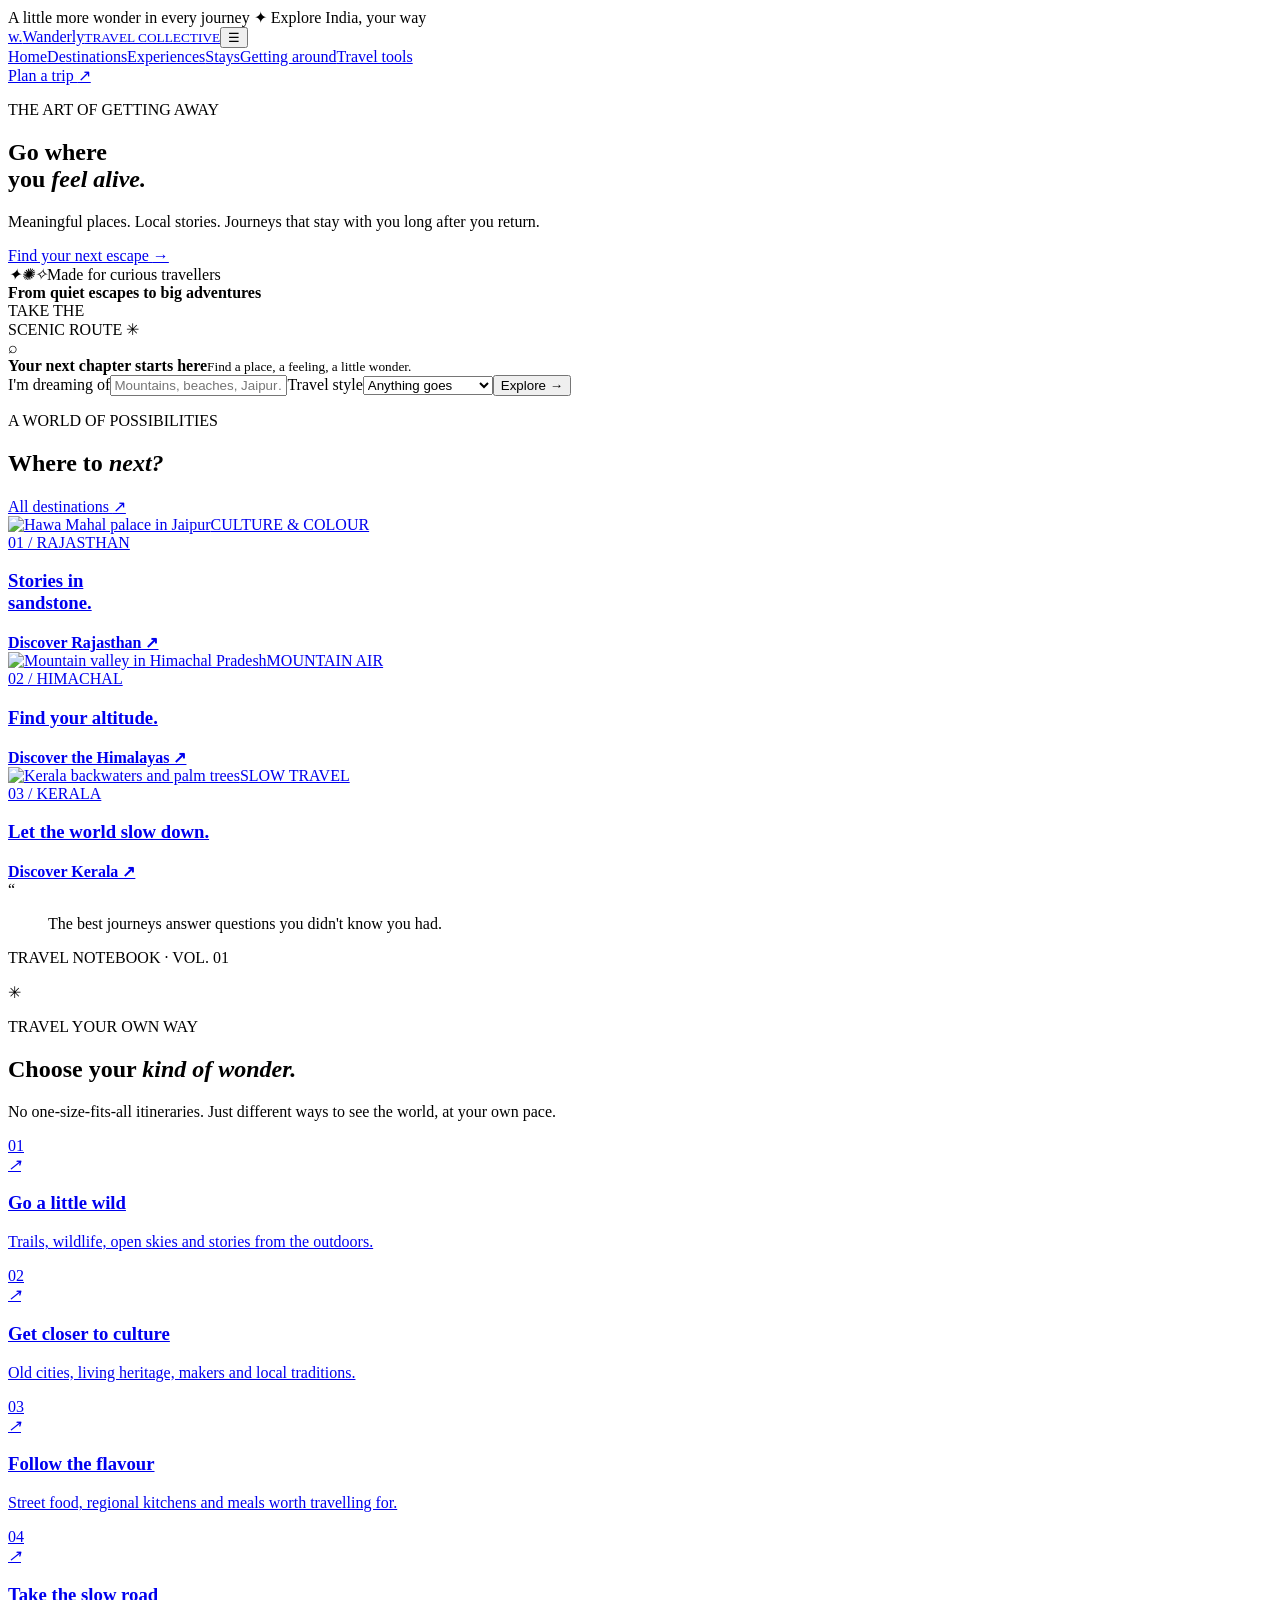
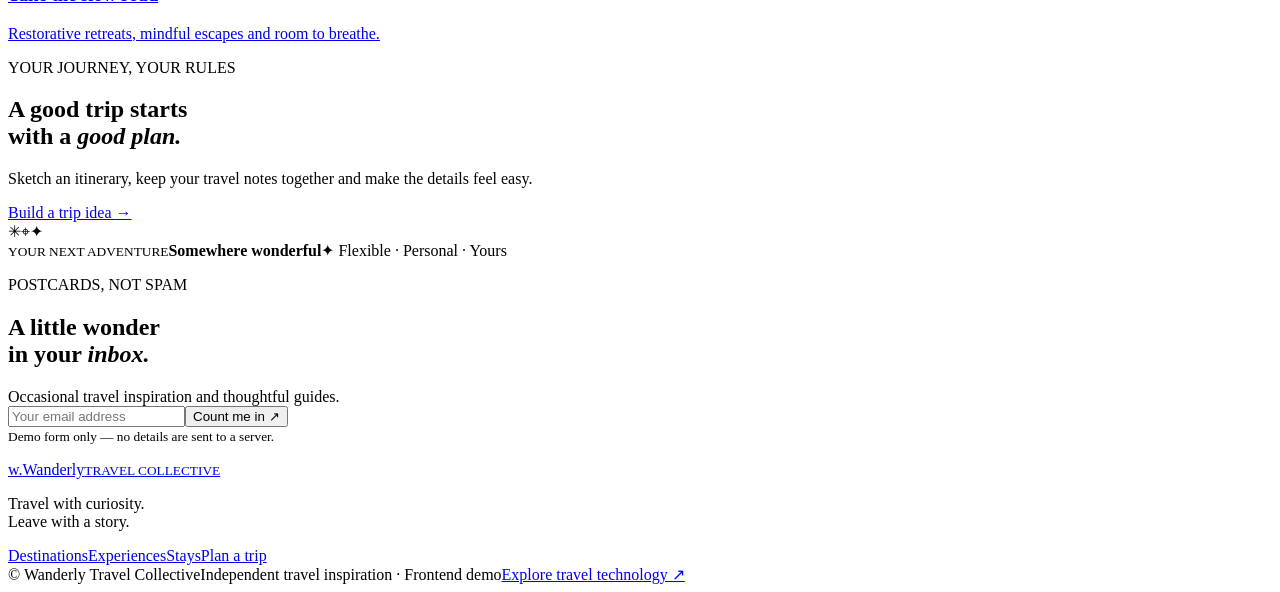
==== index.html @ 2939df03 "Build Travel & Tourism multi-page frontend" ====
<!doctype html>
<html lang="en"><head><meta charset="utf-8"><meta name="viewport" content="width=device-width,initial-scale=1"><meta name="description" content="Discover destinations, thoughtfully planned journeys, stays and experiences across India."><title>Wanderly — Travel, thoughtfully planned</title><link rel="stylesheet" href="css/style.css"><script defer src="js/app.js"></script></head>
<body><div class="announcement">A little more wonder in every journey <span>✦</span> Explore India, your way</div><header class="site-header"><a class="brand" href="index.html"><span class="brand-mark">w.</span><span>Wanderly<small>TRAVEL COLLECTIVE</small></span></a><button class="menu-toggle" aria-label="Open navigation" aria-expanded="false">☰</button><nav class="nav"><a class="active" href="index.html">Home</a><a href="destinations.html">Destinations</a><a href="experiences.html">Experiences</a><a href="stays.html">Stays</a><a href="transport.html">Getting around</a><a href="travel-tools.html">Travel tools</a></nav><a class="nav-cta" href="plan.html">Plan a trip <span>↗</span></a></header>
<main><section class="hero"><div class="hero-image"></div><div class="hero-content"><p class="eyebrow light">THE ART OF GETTING AWAY</p><h1>Go where<br>you <em>feel alive.</em></h1><p class="hero-copy">Meaningful places. Local stories. Journeys that stay with you long after you return.</p><a class="button button-light" href="destinations.html">Find your next escape <span>→</span></a><div class="hero-note"><span class="avatar-stack"><i>✦</i><i>✺</i><i>✧</i></span><span>Made for curious travellers<br><b>From quiet escapes to big adventures</b></span></div></div><div class="hero-stamp">TAKE THE<br>SCENIC ROUTE <span>✳</span></div></section>
<section class="search-panel"><div class="search-intro"><span class="search-icon">⌕</span><div><b>Your next chapter starts here</b><small>Find a place, a feeling, a little wonder.</small></div></div><form class="quick-search" id="destination-search"><label>I'm dreaming of<input id="search-destination" placeholder="Mountains, beaches, Jaipur…" autocomplete="off"></label><label>Travel style<select id="search-style"><option value="all">Anything goes</option><option>Culture & heritage</option><option>Nature & wildlife</option><option>Adventure</option><option>Food & local life</option><option>Wellness</option></select></label><button class="button button-dark" type="submit">Explore <span>→</span></button></form></section>
<section class="section section-spaced"><div class="section-heading"><div><p class="eyebrow">A WORLD OF POSSIBILITIES</p><h2>Where to <em>next?</em></h2></div><a class="text-link" href="destinations.html">All destinations <span>↗</span></a></div><div class="destination-grid">
<a class="destination-card tall" href="destinations.html#rajasthan" data-tags="Culture & heritage Food & local life"><img src="https://images.unsplash.com/photo-1599661046827-dacff0c0f09a?auto=format&fit=crop&w=1000&q=85" alt="Hawa Mahal palace in Jaipur"><span class="card-tag">CULTURE & COLOUR</span><div class="destination-caption"><span>01 / RAJASTHAN</span><h3>Stories in<br>sandstone.</h3><b>Discover Rajasthan ↗</b></div></a>
<a class="destination-card" href="destinations.html#himachal" data-tags="Nature & wildlife Adventure"><img src="https://images.unsplash.com/photo-1626621341517-bbf3d9990a23?auto=format&fit=crop&w=900&q=85" alt="Mountain valley in Himachal Pradesh"><span class="card-tag">MOUNTAIN AIR</span><div class="destination-caption"><span>02 / HIMACHAL</span><h3>Find your altitude.</h3><b>Discover the Himalayas ↗</b></div></a>
<a class="destination-card" href="destinations.html#kerala" data-tags="Nature & wildlife Wellness Food & local life"><img src="https://images.unsplash.com/photo-1602216056096-3b40cc0c9944?auto=format&fit=crop&w=900&q=85" alt="Kerala backwaters and palm trees"><span class="card-tag">SLOW TRAVEL</span><div class="destination-caption"><span>03 / KERALA</span><h3>Let the world slow down.</h3><b>Discover Kerala ↗</b></div></a></div></section>
<section class="quote-band"><div class="quote-mark">“</div><blockquote>The best journeys answer questions you didn't know you had.</blockquote><p>TRAVEL NOTEBOOK · VOL. 01</p><span class="quote-sun">✳</span></section>
<section class="section section-spaced"><div class="section-heading"><div><p class="eyebrow">TRAVEL YOUR OWN WAY</p><h2>Choose your <em>kind of wonder.</em></h2></div><p class="heading-copy">No one-size-fits-all itineraries. Just different ways to see the world, at your own pace.</p></div><div class="experience-grid"><a href="experiences.html#adventure" class="experience-tile"><span>01</span><div><i>↗</i><h3>Go a little wild</h3><p>Trails, wildlife, open skies and stories from the outdoors.</p></div></a><a href="experiences.html#culture" class="experience-tile"><span>02</span><div><i>↗</i><h3>Get closer to culture</h3><p>Old cities, living heritage, makers and local traditions.</p></div></a><a href="experiences.html#food" class="experience-tile"><span>03</span><div><i>↗</i><h3>Follow the flavour</h3><p>Street food, regional kitchens and meals worth travelling for.</p></div></a><a href="experiences.html#wellness" class="experience-tile"><span>04</span><div><i>↗</i><h3>Take the slow road</h3><p>Restorative retreats, mindful escapes and room to breathe.</p></div></a></div></section>
<section class="planner-banner"><div><p class="eyebrow light">YOUR JOURNEY, YOUR RULES</p><h2>A good trip starts<br>with a <em>good plan.</em></h2><p>Sketch an itinerary, keep your travel notes together and make the details feel easy.</p><a href="plan.html" class="button button-light">Build a trip idea <span>→</span></a></div><div class="planner-art"><div class="route-line"></div><span class="pin pin-one">✳</span><span class="pin pin-two">⌖</span><span class="pin pin-three">✦</span><div class="planner-card"><small>YOUR NEXT ADVENTURE</small><b>Somewhere wonderful</b><span>✦ Flexible · Personal · Yours</span></div></div></section>
<section class="section newsletter"><div><p class="eyebrow">POSTCARDS, NOT SPAM</p><h2>A little wonder<br>in your <em>inbox.</em></h2></div><form id="newsletter-form"><label for="newsletter-email">Occasional travel inspiration and thoughtful guides.</label><div class="email-row"><input id="newsletter-email" type="email" placeholder="Your email address" required><button class="button button-dark">Count me in ↗</button></div><small>Demo form only — no details are sent to a server.</small><p class="form-message" aria-live="polite"></p></form></section></main>
<footer class="site-footer"><div class="footer-top"><a class="brand brand-footer" href="index.html"><span class="brand-mark">w.</span><span>Wanderly<small>TRAVEL COLLECTIVE</small></span></a><p>Travel with curiosity.<br>Leave with a story.</p><div class="footer-links"><a href="destinations.html">Destinations</a><a href="experiences.html">Experiences</a><a href="stays.html">Stays</a><a href="plan.html">Plan a trip</a></div></div><div class="footer-bottom"><span>© <span data-year></span> Wanderly Travel Collective</span><span>Independent travel inspiration · Frontend demo</span><a href="travel-tools.html">Explore travel technology ↗</a></div></footer></body></html>
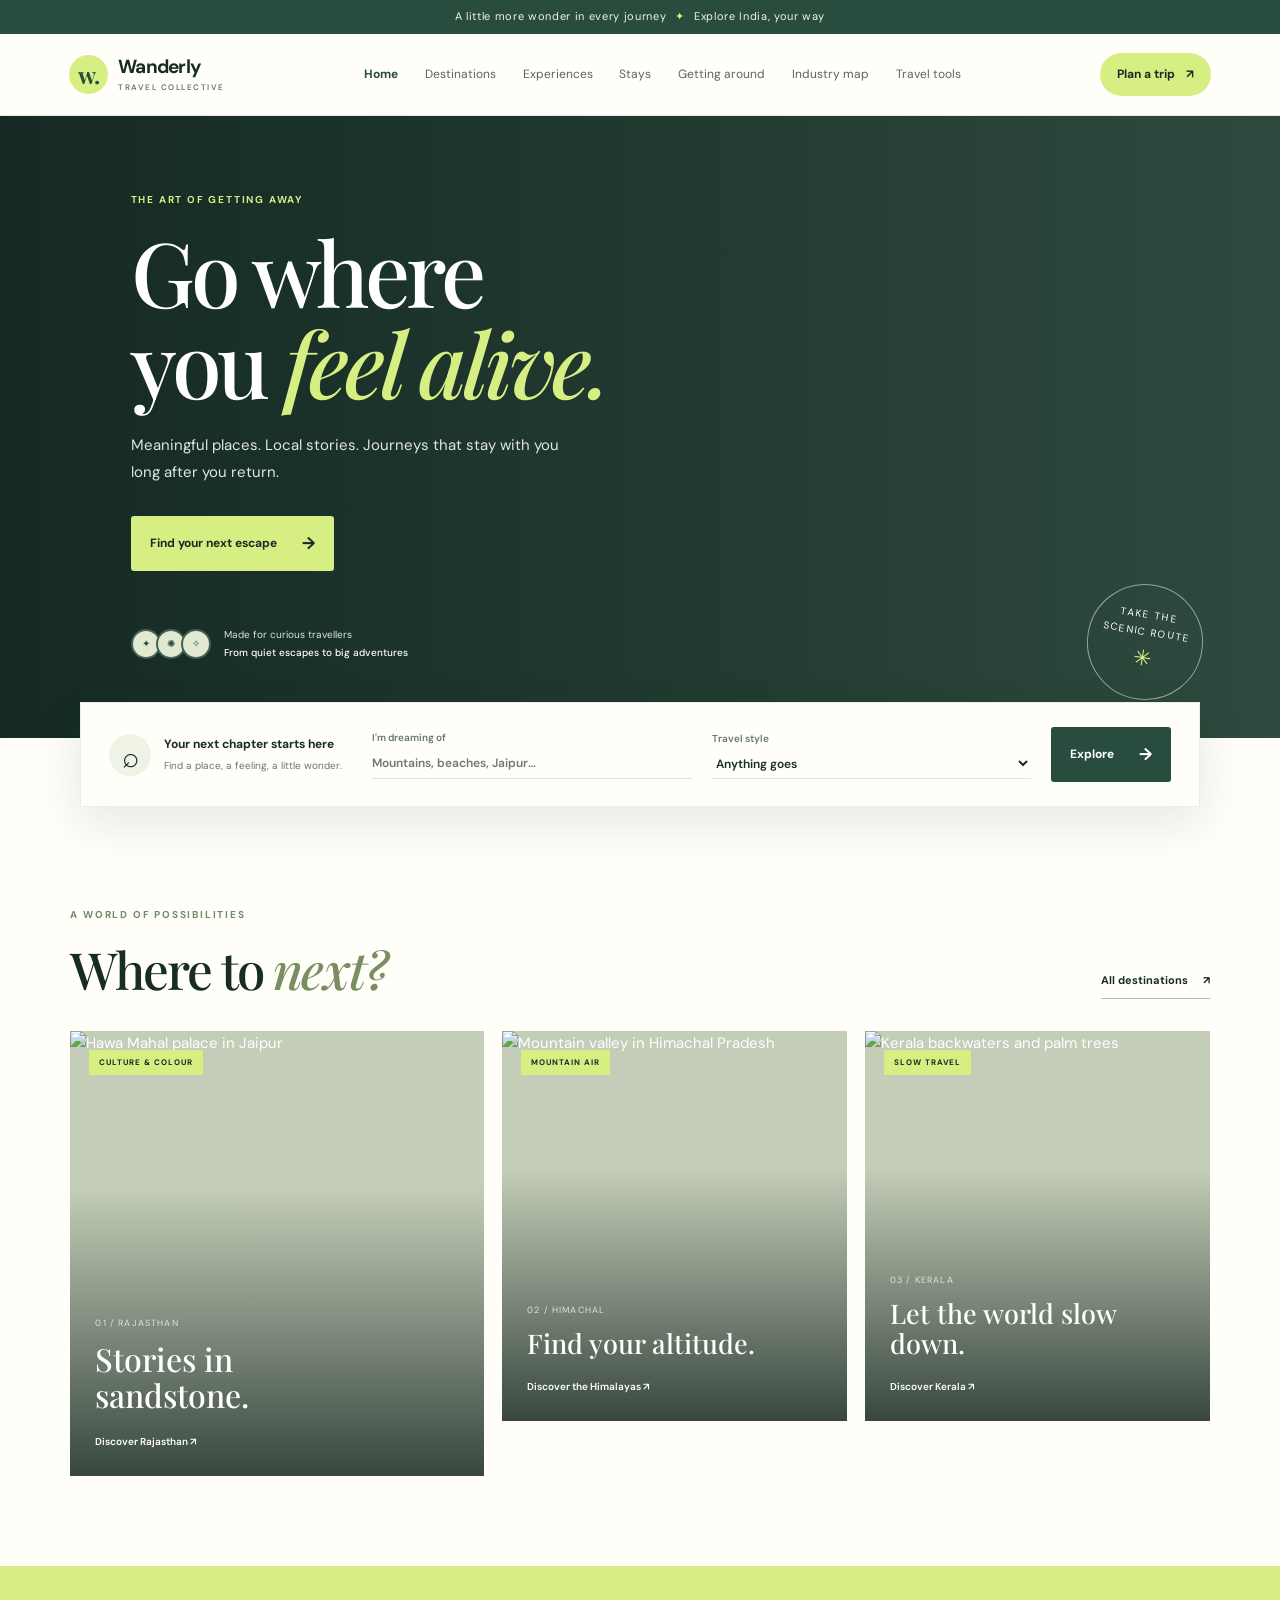
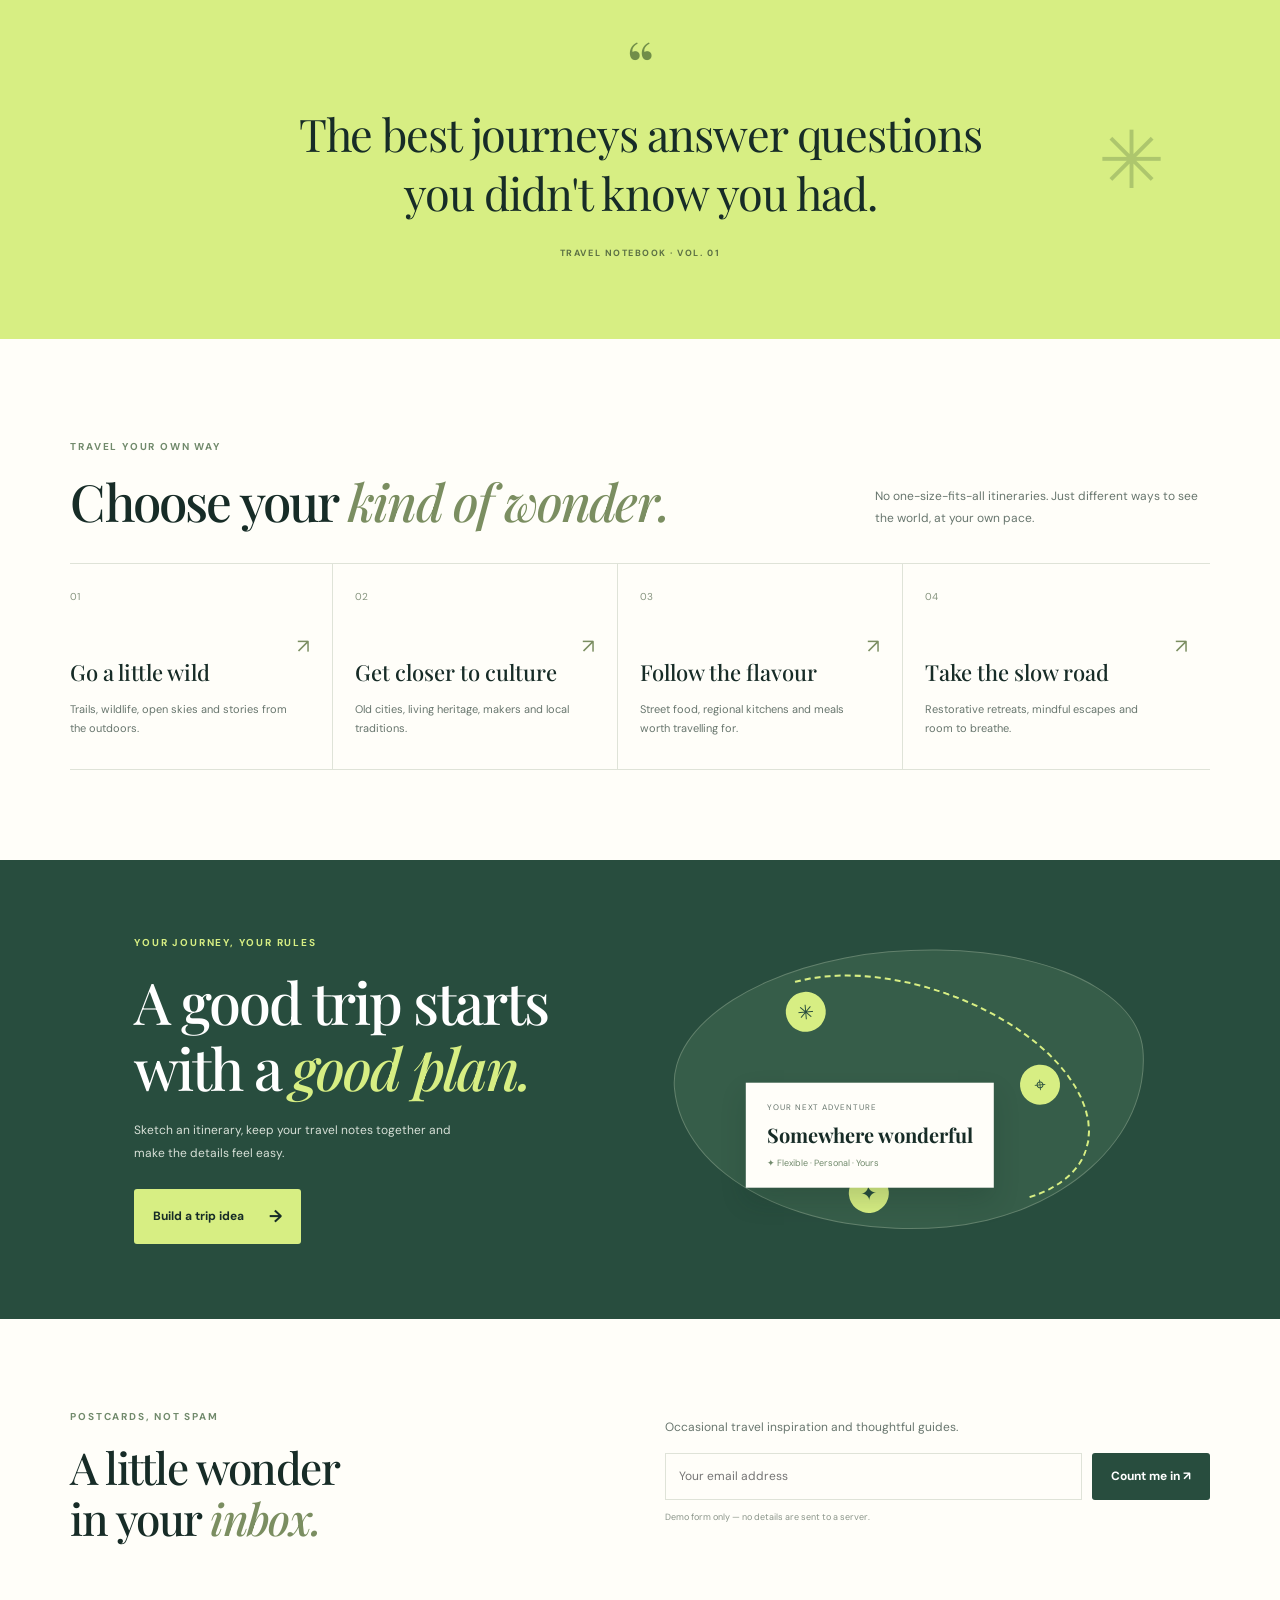
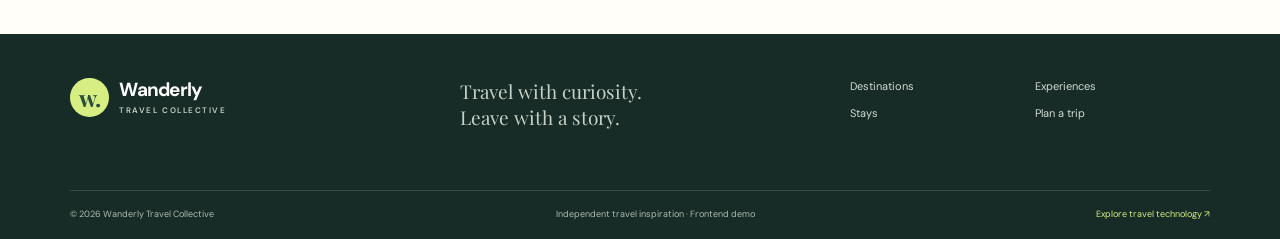
==== commit c0e4f155: "Add industry map to site navigation" ====
--- a/index.html
+++ b/index.html
@@ -1,6 +1,6 @@
 <!doctype html>
 <html lang="en"><head><meta charset="utf-8"><meta name="viewport" content="width=device-width,initial-scale=1"><meta name="description" content="Discover destinations, thoughtfully planned journeys, stays and experiences across India."><title>Wanderly — Travel, thoughtfully planned</title><link rel="stylesheet" href="css/style.css"><script defer src="js/app.js"></script></head>
-<body><div class="announcement">A little more wonder in every journey <span>✦</span> Explore India, your way</div><header class="site-header"><a class="brand" href="index.html"><span class="brand-mark">w.</span><span>Wanderly<small>TRAVEL COLLECTIVE</small></span></a><button class="menu-toggle" aria-label="Open navigation" aria-expanded="false">☰</button><nav class="nav"><a class="active" href="index.html">Home</a><a href="destinations.html">Destinations</a><a href="experiences.html">Experiences</a><a href="stays.html">Stays</a><a href="transport.html">Getting around</a><a href="travel-tools.html">Travel tools</a></nav><a class="nav-cta" href="plan.html">Plan a trip <span>↗</span></a></header>
+<body><div class="announcement">A little more wonder in every journey <span>✦</span> Explore India, your way</div><header class="site-header"><a class="brand" href="index.html"><span class="brand-mark">w.</span><span>Wanderly<small>TRAVEL COLLECTIVE</small></span></a><button class="menu-toggle" aria-label="Open navigation" aria-expanded="false">☰</button><nav class="nav"><a class="active" href="index.html">Home</a><a href="destinations.html">Destinations</a><a href="experiences.html">Experiences</a><a href="stays.html">Stays</a><a href="transport.html">Getting around</a><a href="industry-categories.html">Industry map</a><a href="travel-tools.html">Travel tools</a></nav><a class="nav-cta" href="plan.html">Plan a trip <span>↗</span></a></header>
 <main><section class="hero"><div class="hero-image"></div><div class="hero-content"><p class="eyebrow light">THE ART OF GETTING AWAY</p><h1>Go where<br>you <em>feel alive.</em></h1><p class="hero-copy">Meaningful places. Local stories. Journeys that stay with you long after you return.</p><a class="button button-light" href="destinations.html">Find your next escape <span>→</span></a><div class="hero-note"><span class="avatar-stack"><i>✦</i><i>✺</i><i>✧</i></span><span>Made for curious travellers<br><b>From quiet escapes to big adventures</b></span></div></div><div class="hero-stamp">TAKE THE<br>SCENIC ROUTE <span>✳</span></div></section>
 <section class="search-panel"><div class="search-intro"><span class="search-icon">⌕</span><div><b>Your next chapter starts here</b><small>Find a place, a feeling, a little wonder.</small></div></div><form class="quick-search" id="destination-search"><label>I'm dreaming of<input id="search-destination" placeholder="Mountains, beaches, Jaipur…" autocomplete="off"></label><label>Travel style<select id="search-style"><option value="all">Anything goes</option><option>Culture & heritage</option><option>Nature & wildlife</option><option>Adventure</option><option>Food & local life</option><option>Wellness</option></select></label><button class="button button-dark" type="submit">Explore <span>→</span></button></form></section>
 <section class="section section-spaced"><div class="section-heading"><div><p class="eyebrow">A WORLD OF POSSIBILITIES</p><h2>Where to <em>next?</em></h2></div><a class="text-link" href="destinations.html">All destinations <span>↗</span></a></div><div class="destination-grid">
--- a/css/style.css
+++ b/css/style.css
@@ -0,0 +1,6 @@
+@import url('https://fonts.googleapis.com/css2?family=DM+Sans:wght@400;500;600;700&family=Playfair+Display:ital,wght@0,500;0,600;0,700;1,500;1,600&display=swap');
+:root{--ink:#172c27;--muted:#68766e;--cream:#f6f4ed;--paper:#fffef9;--green:#284d3e;--lime:#d7ee83;--orange:#e78255;--line:#dfe3d8;--serif:'Playfair Display',Georgia,serif;--sans:'DM Sans',Arial,sans-serif}*{box-sizing:border-box}html{scroll-behavior:smooth;scroll-padding-top:100px}body{margin:0;background:var(--paper);color:var(--ink);font-family:var(--sans);font-size:15px;line-height:1.6}img{display:block;width:100%;object-fit:cover}a{color:inherit;text-decoration:none}button,input,select,textarea{font:inherit}.announcement{height:34px;background:var(--green);color:#f4f4df;display:flex;justify-content:center;align-items:center;gap:9px;font-size:11px;letter-spacing:.06em}.announcement span{color:var(--lime)}.site-header{height:82px;display:flex;align-items:center;justify-content:space-between;padding:0 5.4%;background:var(--paper);gap:24px;position:sticky;top:0;z-index:20;border-bottom:1px solid #e9ebe3}.brand{display:flex;align-items:center;gap:10px;font-weight:700;font-size:19px;letter-spacing:-.04em;line-height:1.1;white-space:nowrap}.brand small{display:block;font-size:8px;letter-spacing:.19em;color:var(--muted);font-weight:600;margin-top:5px}.brand-mark{display:grid;place-items:center;width:39px;height:39px;background:var(--lime);border-radius:50%;font-family:var(--serif);font-size:23px;color:var(--green)}.nav{display:flex;align-items:center;gap:clamp(14px,2.1vw,32px)}.nav a{font-size:12px;color:#58665e;transition:color .2s}.nav a:hover,.nav a.active{color:var(--green);font-weight:700}.nav-cta{font-size:12px;font-weight:700;background:var(--lime);padding:12px 17px;border-radius:30px;white-space:nowrap}.nav-cta span{margin-left:8px}.menu-toggle{display:none;border:0;background:none;font-size:23px;color:var(--ink)}.hero{min-height:620px;position:relative;display:flex;align-items:center;overflow:hidden;background:#304c40;color:white}.hero-image{position:absolute;inset:0;background:linear-gradient(90deg,rgba(14,34,29,.82) 0%,rgba(17,38,31,.58) 40%,rgba(17,38,31,.06) 100%),url('https://images.unsplash.com/photo-1518548419970-58e3b4079ab2?auto=format&fit=crop&w=2200&q=90') center 52%/cover}.hero-content{position:relative;z-index:1;padding:76px 10.2%;max-width:820px}.eyebrow{font-size:10px;font-weight:700;letter-spacing:.18em;color:#718a6c;margin:0 0 17px}.eyebrow.light{color:var(--lime)}h1,h2,h3,p{margin-top:0}h1,h2,h3{font-weight:500}h1{font-family:var(--serif);font-size:clamp(55px,7vw,94px);line-height:1.02;letter-spacing:-.045em;margin:0 0 24px}h1 em,h2 em{font-weight:500;color:var(--lime)}.hero-copy{max-width:430px;color:#e1e7df;font-size:15px;line-height:1.8;margin-bottom:30px}.button{display:inline-flex;justify-content:center;align-items:center;gap:25px;border:0;border-radius:3px;padding:14px 19px;font-size:12px;font-weight:700;cursor:pointer;transition:transform .2s,background .2s}.button:hover{transform:translateY(-2px)}.button-light{background:var(--lime);color:var(--ink)}.button-dark{background:var(--green);color:white}.button span{font-size:17px}.hero-note{display:flex;align-items:center;gap:13px;margin-top:55px;color:#dbe5dc;font-size:10px;line-height:1.8}.hero-note b{font-weight:500;color:white}.avatar-stack{display:flex}.avatar-stack i{width:30px;height:30px;display:grid;place-items:center;border:2px solid #456253;border-radius:50%;background:#e1e9d3;color:var(--green);font-style:normal;margin-left:-5px}.avatar-stack i:first-child{margin-left:0}.hero-stamp{position:absolute;bottom:38px;right:6%;z-index:1;border:1px solid #ffffff80;border-radius:50%;width:116px;height:116px;display:grid;place-content:center;text-align:center;font-size:10px;letter-spacing:.14em;line-height:1.7;transform:rotate(9deg)}.hero-stamp span{font-size:22px;color:var(--lime)}.search-panel{position:relative;z-index:3;margin:-36px auto 0;max-width:1120px;width:89%;background:var(--paper);box-shadow:0 15px 45px #1e38201c;padding:24px 28px;display:flex;align-items:center;gap:28px;border:1px solid #eceee5}.search-intro{display:flex;align-items:center;gap:13px;min-width:235px}.search-icon{display:grid;place-items:center;border-radius:50%;width:42px;height:42px;background:#eff3e6;font-size:29px}.search-intro b,.search-intro small{display:block}.search-intro b{font-size:12px}.search-intro small{font-size:10px;color:var(--muted);margin-top:3px}.quick-search{display:flex;align-items:center;gap:20px;flex:1}.quick-search label{display:block;flex:1;font-size:10px;color:var(--muted);font-weight:600}.quick-search input,.quick-search select{display:block;width:100%;border:0;border-bottom:1px solid var(--line);background:transparent;padding:8px 0 5px;color:var(--ink);outline:none;font-size:12px}.quick-search input:focus,.quick-search select:focus{border-color:var(--green)}.section{max-width:1280px;width:89%;margin:0 auto}.section-spaced{padding-top:100px;padding-bottom:90px}.section-heading{display:flex;justify-content:space-between;align-items:end;gap:25px;margin-bottom:32px}.section-heading h2,.newsletter h2,.planner-banner h2{font-family:var(--serif);font-size:clamp(36px,4vw,53px);letter-spacing:-.035em;line-height:1.15;margin:0}.section-heading h2 em,.newsletter h2 em{color:#7b8e61}.text-link{font-size:11px;font-weight:700;border-bottom:1px solid #b4c0ac;padding-bottom:8px;white-space:nowrap}.text-link span{margin-left:12px}.destination-grid{display:grid;grid-template-columns:1.2fr 1fr 1fr;gap:18px}.destination-card{height:390px;position:relative;overflow:hidden;background:#c3cdb8;color:white;display:block}.destination-card.tall{height:445px}.destination-card:after{content:"";position:absolute;inset:0;background:linear-gradient(0deg,rgba(12,29,24,.76),transparent 65%);transition:background .3s}.destination-card img{height:100%;transition:transform .6s}.destination-card:hover img{transform:scale(1.05)}.card-tag{position:absolute;top:19px;left:19px;z-index:1;background:var(--lime);color:var(--ink);padding:6px 10px;font-size:8px;letter-spacing:.12em;font-weight:700}.destination-caption{position:absolute;z-index:1;bottom:24px;left:25px;right:20px}.destination-caption>span{font-size:9px;letter-spacing:.13em;color:#dbe6d7}.destination-caption h3{font-family:var(--serif);font-size:32px;line-height:1.12;margin:8px 0 15px}.destination-card:not(.tall) .destination-caption h3{font-size:27px}.destination-caption b{font-size:10px;font-weight:600}.quote-band{background:var(--lime);position:relative;overflow:hidden;padding:70px 18%;text-align:center}.quote-mark{font-family:var(--serif);font-size:70px;line-height:.8;color:#718e49}.quote-band blockquote{font-family:var(--serif);font-size:clamp(28px,4vw,45px);line-height:1.3;max-width:760px;margin:12px auto 25px;letter-spacing:-.025em}.quote-band p{font-size:9px;letter-spacing:.17em;font-weight:700;color:#5c7044}.quote-sun{position:absolute;right:9%;top:35%;font-size:80px;color:#8ba65c;opacity:.55}.heading-copy{max-width:335px;color:var(--muted);font-size:12px;line-height:1.8;margin-bottom:2px}.experience-grid{display:grid;grid-template-columns:repeat(4,1fr);border-top:1px solid var(--line);border-bottom:1px solid var(--line)}.experience-tile{padding:25px 22px 30px 0;display:flex;flex-direction:column;justify-content:space-between;min-height:205px;border-right:1px solid var(--line);margin-right:22px}.experience-tile:last-child{border:0;margin:0}.experience-tile>span{font-size:10px;color:#85937e}.experience-tile i{float:right;font-style:normal;font-size:20px;color:#7b8e61}.experience-tile h3{font-family:var(--serif);font-size:22px;margin:25px 0 9px}.experience-tile p{font-size:11px;color:var(--muted);line-height:1.8;margin:0;max-width:230px}.planner-banner{background:var(--green);color:white;padding:75px 10.5%;display:grid;grid-template-columns:1fr 1fr;align-items:center;gap:70px;overflow:hidden}.planner-banner h2{font-size:clamp(40px,4.5vw,58px);margin-bottom:18px}.planner-banner>div:first-child>p:not(.eyebrow){color:#d7e0d7;font-size:12px;max-width:350px;line-height:1.9;margin-bottom:25px}.planner-art{height:280px;position:relative;background:#365d49;border:1px solid #62816c;border-radius:48% 52% 45% 55%/42% 43% 57% 58%;transform:rotate(-5deg)}.route-line{position:absolute;inset:35px 48px;border:2px dashed #d7ee83;border-left-color:transparent;border-bottom-color:transparent;border-radius:50%;transform:rotate(24deg)}.pin{position:absolute;display:grid;place-items:center;width:40px;height:40px;background:var(--lime);color:var(--green);border-radius:50%;font-size:20px}.pin-one{top:32px;left:25%}.pin-two{right:18%;top:45%}.pin-three{bottom:20px;left:35%}.planner-card{position:absolute;bottom:45px;left:14%;padding:18px 21px;background:var(--paper);color:var(--ink);display:flex;flex-direction:column;gap:5px;box-shadow:0 12px 25px #12291e30;transform:rotate(5deg)}.planner-card small{font-size:8px;letter-spacing:.12em;color:var(--muted)}.planner-card b{font-family:var(--serif);font-size:20px}.planner-card span{font-size:9px;color:#718a6c}.newsletter{padding-top:90px;padding-bottom:90px;display:grid;grid-template-columns:1fr 1fr;gap:50px;align-items:center}.newsletter h2{font-size:44px}.newsletter form>label{display:block;font-size:12px;color:var(--muted);margin-bottom:16px}.email-row{display:flex;gap:10px}.email-row input{min-width:0;flex:1;border:1px solid var(--line);padding:13px;font-size:12px;background:transparent}.newsletter form>small{display:block;margin-top:10px;color:#8b958a;font-size:9px}.form-message{font-size:11px;color:var(--green);margin-top:8px}.site-footer{background:#172c27;color:white;padding:44px 5.5% 18px}.footer-top{display:grid;grid-template-columns:1fr 1fr 1fr;align-items:start;gap:30px;padding-bottom:40px}.brand-footer .brand-mark{background:var(--lime)}.brand-footer small{color:#c4d0c3}.footer-top>p{color:#c6d2c7;font-family:var(--serif);font-size:19px;line-height:1.4}.footer-links{display:grid;grid-template-columns:1fr 1fr;gap:10px;font-size:11px;color:#d2dbd2}.footer-bottom{border-top:1px solid #ffffff25;padding-top:16px;display:flex;justify-content:space-between;gap:15px;flex-wrap:wrap;font-size:9px;color:#aebcaf}.footer-bottom a{color:var(--lime)}
+/* Shared inner pages */.page-hero{padding:84px 8% 78px;background:#e8eddd;position:relative;overflow:hidden}.page-hero .eyebrow{margin-bottom:14px}.page-hero h1{font-size:clamp(44px,6vw,76px);max-width:800px;margin-bottom:20px}.page-hero h1 em{color:#7b8e61}.page-hero p:not(.eyebrow){max-width:610px;color:#5d6d61;font-size:14px;line-height:1.9}.page-hero .hero-orb{position:absolute;right:8%;top:15%;width:180px;height:180px;border:1px solid #b5c79a;border-radius:50%;display:grid;place-items:center;font-size:70px;color:#7c9860;opacity:.8}.breadcrumbs{font-size:10px;color:var(--muted);margin-bottom:20px}.breadcrumbs a{text-decoration:underline;text-underline-offset:3px}.content-section{max-width:1160px;width:88%;margin:0 auto;padding:70px 0}.content-section h2{font-family:var(--serif);font-size:37px;line-height:1.2;letter-spacing:-.03em}.content-section h2 em{color:#7b8e61}.content-intro{max-width:700px;color:var(--muted);font-size:13px;line-height:1.9}.filter-bar{display:flex;gap:8px;flex-wrap:wrap;margin:25px 0}.filter-chip{border:1px solid var(--line);padding:9px 14px;border-radius:30px;background:transparent;color:var(--muted);font-size:10px;cursor:pointer}.filter-chip.active,.filter-chip:hover{background:var(--green);color:white;border-color:var(--green)}.catalog-grid{display:grid;grid-template-columns:repeat(3,1fr);gap:18px}.catalog-card{border:1px solid var(--line);background:white;transition:transform .2s,box-shadow .2s}.catalog-card:hover{transform:translateY(-3px);box-shadow:0 10px 30px #233a2612}.catalog-card img{height:205px}.catalog-card-body{padding:20px}.catalog-card .eyebrow{font-size:8px;margin-bottom:9px}.catalog-card h3{font-family:var(--serif);font-size:25px;line-height:1.2;margin-bottom:10px}.catalog-card p{font-size:11px;color:var(--muted);line-height:1.8}.card-bottom{display:flex;justify-content:space-between;align-items:center;border-top:1px solid var(--line);padding-top:13px;margin-top:15px;font-size:10px}.card-bottom a{font-weight:700;color:var(--green)}.detail-grid{display:grid;grid-template-columns:1fr 1fr;gap:30px;align-items:center}.detail-grid img{height:370px}.detail-grid p{font-size:12px;color:var(--muted);line-height:1.9}.check-list{list-style:none;padding:0;margin:20px 0}.check-list li{padding:9px 0;border-bottom:1px solid var(--line);font-size:12px}.check-list li:before{content:'✳';color:#809a5f;margin-right:10px}.soft-panel{background:var(--cream);padding:30px}.soft-panel h3{font-family:var(--serif);font-size:25px}.soft-panel p,.soft-panel li{font-size:12px;color:var(--muted);line-height:1.9}.info-grid{display:grid;grid-template-columns:repeat(3,1fr);gap:16px}.info-card{background:var(--cream);padding:25px}.info-card .number{font-family:var(--serif);font-size:34px;color:#7d9361}.info-card h3{font-family:var(--serif);font-size:22px;margin:8px 0}.info-card p{font-size:11px;color:var(--muted);line-height:1.8}.table-wrap{overflow-x:auto}.data-table{border-collapse:collapse;width:100%;font-size:11px}.data-table th,.data-table td{border-bottom:1px solid var(--line);padding:15px;text-align:left;vertical-align:top}.data-table th{background:var(--cream);font-size:10px;letter-spacing:.06em}.data-table td{color:var(--muted)}.data-table a{color:var(--green);text-decoration:underline;text-underline-offset:3px}.callout{border-left:3px solid #9cb16e;background:#f3f5e9;padding:18px 22px;color:#58685a;font-size:12px;line-height:1.9;margin:25px 0}.plan-layout{display:grid;grid-template-columns:1fr .85fr;gap:35px;align-items:start}.trip-form{border:1px solid var(--line);padding:28px;background:white}.trip-form label{display:block;font-size:11px;font-weight:700;margin-bottom:15px}.trip-form input,.trip-form select,.trip-form textarea{display:block;width:100%;border:1px solid var(--line);padding:12px;margin-top:7px;background:#fffef9;font-size:12px;color:var(--ink)}.trip-form textarea{min-height:90px;resize:vertical}.trip-form .button{width:100%;margin-top:8px}.itinerary-preview{background:var(--green);color:white;padding:28px;position:sticky;top:110px}.itinerary-preview h3{font-family:var(--serif);font-size:29px}.itinerary-preview p,.itinerary-preview li{font-size:11px;color:#d2dfd2;line-height:1.8}.itinerary-preview ul{padding-left:18px}.preview-empty{opacity:.8}.footer-note{font-size:10px;color:var(--muted)}.search-results-note{font-size:11px;color:var(--muted);margin:10px 0}.empty-state{padding:30px;text-align:center;background:var(--cream);color:var(--muted);font-size:12px;grid-column:1/-1}.site-footer .brand{color:white}
+@media(max-width:1000px){.nav{gap:13px}.nav a{font-size:11px}.site-header{padding:0 4%}.nav-cta{padding:11px}.search-panel{gap:14px}.search-intro{min-width:190px}.quick-search{gap:12px}.destination-grid{grid-template-columns:1fr 1fr}.destination-card.tall{grid-row:span 2;height:100%}.destination-card{min-height:310px}.catalog-grid{grid-template-columns:repeat(2,1fr)}.planner-banner{gap:35px;padding-left:7%;padding-right:7%}}
+@media(max-width:760px){.announcement{font-size:9px}.site-header{height:70px}.menu-toggle{display:block;margin-left:auto}.nav{display:none;position:absolute;left:0;right:0;top:69px;padding:20px 6%;background:var(--paper);border-bottom:1px solid var(--line);flex-direction:column;align-items:stretch;gap:0}.nav.open{display:flex}.nav a{padding:12px 0;font-size:13px;border-bottom:1px solid #eff0e9}.nav-cta{font-size:10px}.brand{font-size:17px}.brand-mark{width:35px;height:35px}.hero{min-height:590px}.hero-content{padding:70px 7%}.hero-image{background-position:58% center}.hero-stamp{width:85px;height:85px;font-size:8px;right:5%;bottom:22px}.search-panel{width:92%;margin-top:-20px;display:block;padding:22px}.search-intro{margin-bottom:18px}.quick-search{display:grid;grid-template-columns:1fr 1fr}.quick-search .button{grid-column:1/-1}.section{width:90%}.section-spaced{padding-top:68px;padding-bottom:65px}.section-heading{align-items:start;flex-direction:column;margin-bottom:25px}.section-heading h2{font-size:39px}.destination-grid{grid-template-columns:1fr}.destination-card,.destination-card.tall{height:360px;min-height:0;grid-row:auto}.quote-band{padding:55px 8%}.quote-sun{right:0;font-size:48px}.experience-grid{grid-template-columns:1fr 1fr}.experience-tile{min-height:180px;padding:20px 14px 22px 0;margin-right:14px}.experience-tile:nth-child(2){border-right:0;margin:0}.experience-tile:nth-child(3),.experience-tile:nth-child(4){border-top:1px solid var(--line)}.experience-tile h3{font-size:20px}.planner-banner{grid-template-columns:1fr;padding:55px 7%;gap:35px}.planner-art{height:230px}.newsletter{grid-template-columns:1fr;gap:25px;padding-top:65px;padding-bottom:65px}.newsletter h2{font-size:39px}.footer-top{grid-template-columns:1fr 1fr}.footer-top>p{display:none}.footer-bottom{gap:10px}.page-hero{padding:60px 6%}.page-hero .hero-orb{width:100px;height:100px;right:-15px;top:25%;font-size:40px;opacity:.4}.page-hero h1{font-size:47px;max-width:90%}.page-hero p:not(.eyebrow){font-size:12px;max-width:90%}.content-section{width:90%;padding:50px 0}.content-section h2{font-size:32px}.catalog-grid,.info-grid{grid-template-columns:1fr}.catalog-card img{height:220px}.detail-grid,.plan-layout{grid-template-columns:1fr}.detail-grid img{height:270px}.itinerary-preview{position:static}.email-row{flex-direction:column}.email-row .button{width:100%}}
+@media(prefers-reduced-motion:reduce){*,*:before,*:after{scroll-behavior:auto!important;transition:none!important;animation:none!important}}
